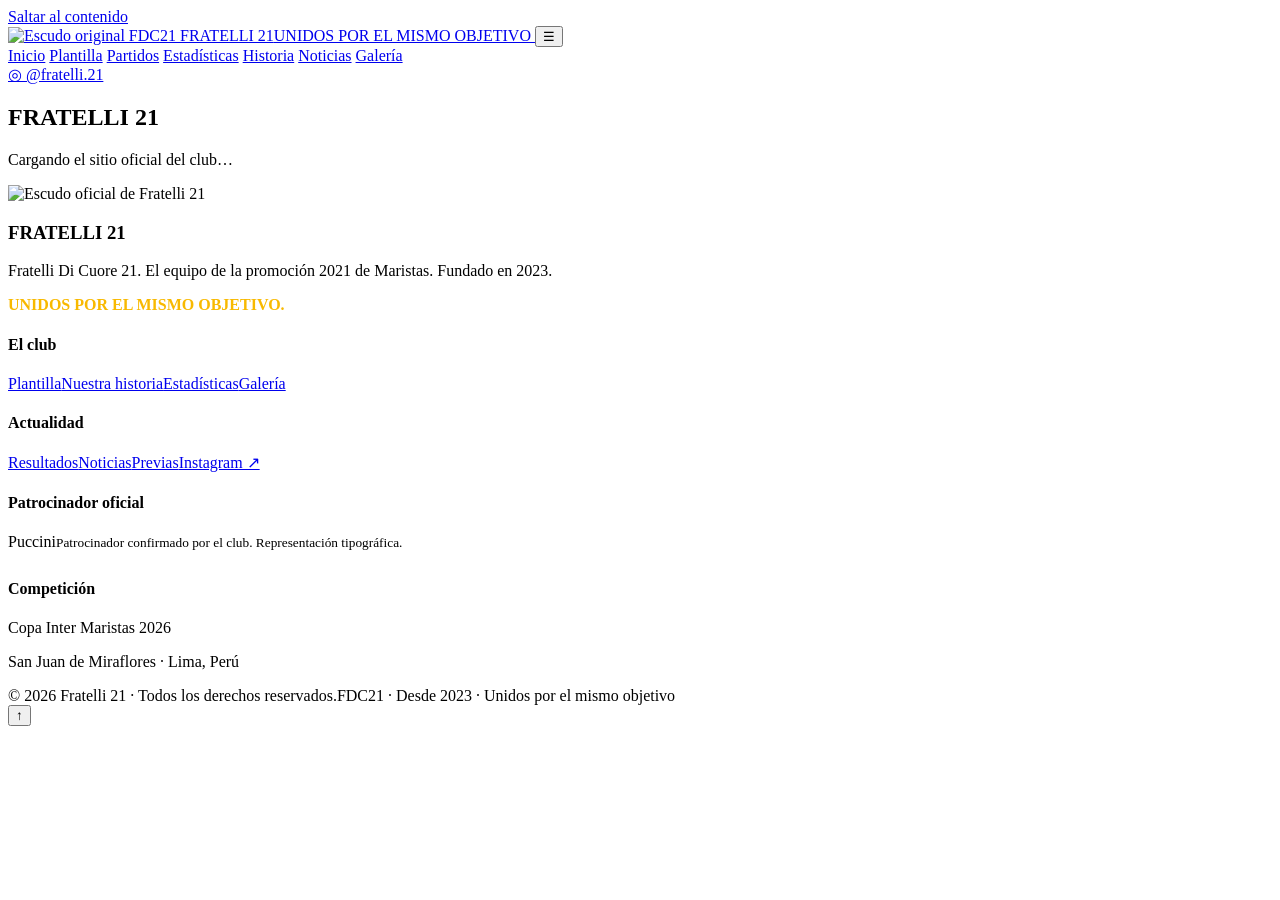
==== plantilla.html @ 9c158611 "Add files via upload" ====
<!doctype html>
<html lang="es">
<head>
  <meta charset="utf-8">
  <meta name="viewport" content="width=device-width, initial-scale=1">
  <meta name="theme-color" content="#06163e">
  <meta name="description" content="Jugadores oficiales de Fratelli 21 en 2026. Consulta los perfiles, dorsales, posiciones y cuerpo técnico de FDC21.">
  <meta property="og:type" content="website">
  <meta property="og:locale" content="es_PE">
  <meta property="og:site_name" content="Fratelli 21 · FDC21">
  <meta property="og:title" content="Plantilla 2026 | Fratelli 21 (FDC21)">
  <meta property="og:description" content="Jugadores oficiales de Fratelli 21 en 2026. Consulta los perfiles, dorsales, posiciones y cuerpo técnico de FDC21.">
  <!-- Para vistas previas absolutas en redes, actualiza esta ruta tras publicar. -->
  <meta property="og:image" content="assets/og-cover.jpg">
  <meta name="twitter:card" content="summary_large_image">
  <meta name="twitter:image" content="assets/og-cover.jpg">
  <link rel="icon" type="image/png" href="assets/escudo/favicon.png">
  <link rel="preconnect" href="https://fonts.googleapis.com">
  <link rel="preconnect" href="https://fonts.gstatic.com" crossorigin>
  <link rel="stylesheet" href="css/styles.css">
  <title>Plantilla 2026 | Fratelli 21 (FDC21)</title>
  <script defer src="js/data/players.js"></script>
  <script defer src="js/data/matches.js"></script>
  <script defer src="js/data/statistics.js"></script>
  <script defer src="js/data/news.js"></script>
  <script defer src="js/main.js"></script>
</head>
<body data-page="plantilla">
  <a class="skip" href="#app">Saltar al contenido</a>
  <header class="site-header">
    <div class="wrap header-inner">
      <a class="brand" href="index.html" aria-label="Fratelli 21, ir al inicio">
        <img src="assets/escudo/escudo-recortado.png" alt="Escudo original FDC21" width="55" height="60">
        <span><span class="brand-title">FRATELLI 21</span><span class="brand-sub">UNIDOS POR EL MISMO OBJETIVO</span></span>
      </a>
      <button type="button" class="menu-toggle" aria-expanded="false" aria-controls="primary-navigation" aria-label="Abrir menú">☰</button>
      <nav class="navigation" id="primary-navigation" aria-label="Navegación principal">
        <a href="index.html" >Inicio</a>
<a href="plantilla.html" aria-current="page">Plantilla</a>
<a href="partidos.html" >Partidos</a>
<a href="estadisticas.html" >Estadísticas</a>
<a href="historia.html" >Historia</a>
<a href="noticias.html" >Noticias</a>
<a href="galeria.html" >Galería</a>
      </nav>
      <a class="nav-instagram" href="https://www.instagram.com/fratelli.21/" target="_blank" rel="noopener noreferrer" aria-label="Instagram Fratelli 21 (abre en nueva pestaña)">◎ @fratelli.21</a>
    </div>
  </header>
  <main id="app"><section class="section"><div class="wrap"><h1>FRATELLI 21</h1><p>Cargando el sitio oficial del club…</p></div></section></main>
  <footer class="site-footer">
    <div class="wrap footer-grid">
      <div class="footer-brand"><img class="footer-crest" src="assets/escudo/escudo-recortado.png" alt="Escudo oficial de Fratelli 21" loading="lazy"><h3>FRATELLI 21</h3><p>Fratelli Di Cuore 21. El equipo de la promoción 2021 de Maristas. Fundado en 2023.</p><p style="color:#f8b900;font-weight:800">UNIDOS POR EL MISMO OBJETIVO.</p></div>
      <div class="footer-column"><h4>El club</h4><a href="plantilla.html">Plantilla</a><a href="historia.html">Nuestra historia</a><a href="estadisticas.html">Estadísticas</a><a href="galeria.html">Galería</a></div>
      <div class="footer-column"><h4>Actualidad</h4><a href="partidos.html">Resultados</a><a href="noticias.html">Noticias</a><a href="noticias.html">Previas</a><a href="https://www.instagram.com/fratelli.21/" target="_blank" rel="noopener noreferrer">Instagram ↗</a></div>
      <div class="footer-column"><h4>Patrocinador oficial</h4><div class="sponsor-word">Puccini<small>Patrocinador confirmado por el club. Representación tipográfica.</small></div><h4 style="margin-top:29px">Competición</h4><p>Copa Inter Maristas 2026</p><p>San Juan de Miraflores · Lima, Perú</p></div>
    </div>
    <div class="wrap footer-bottom"><span>© <span id="footer-year">2026</span> Fratelli 21 · Todos los derechos reservados.</span><span>FDC21 · Desde 2023 · Unidos por el mismo objetivo</span></div>
  </footer>
  <button class="float-top" type="button" aria-label="Volver arriba">↑</button>
</body>
</html>
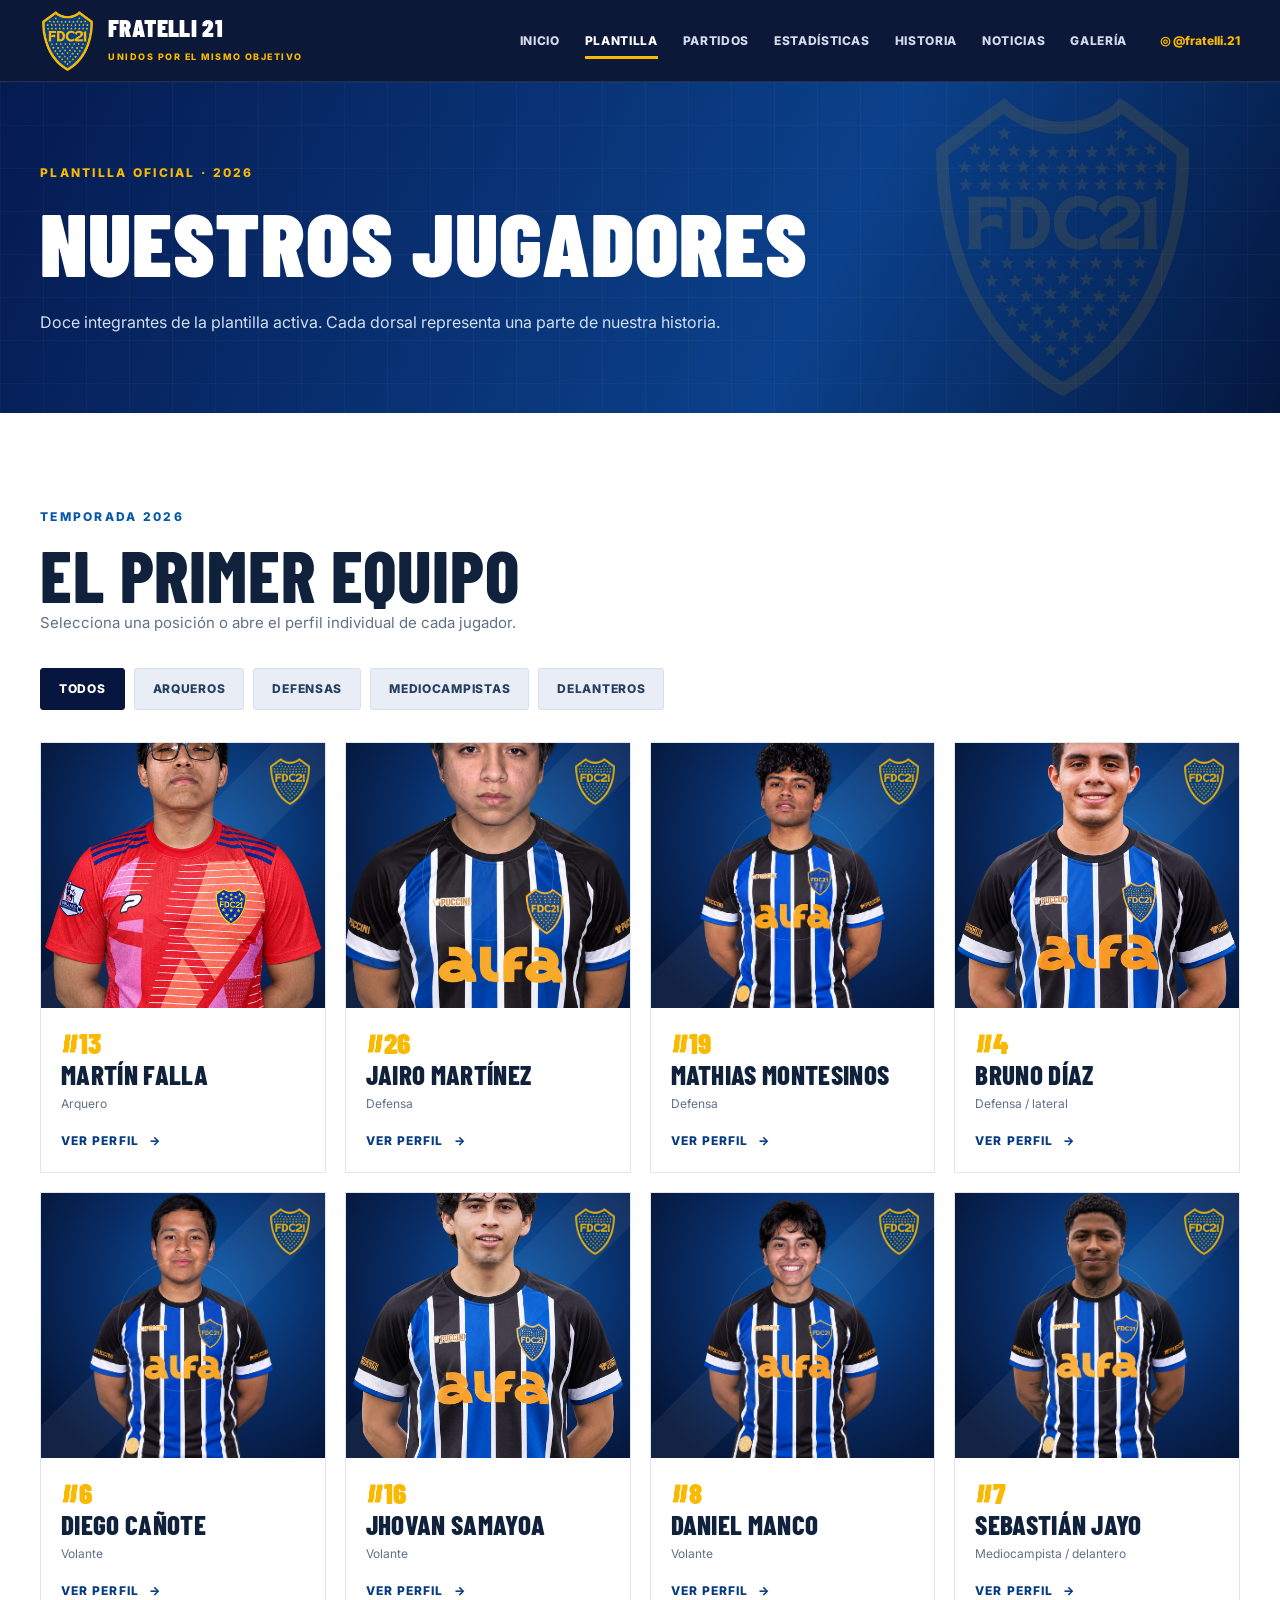
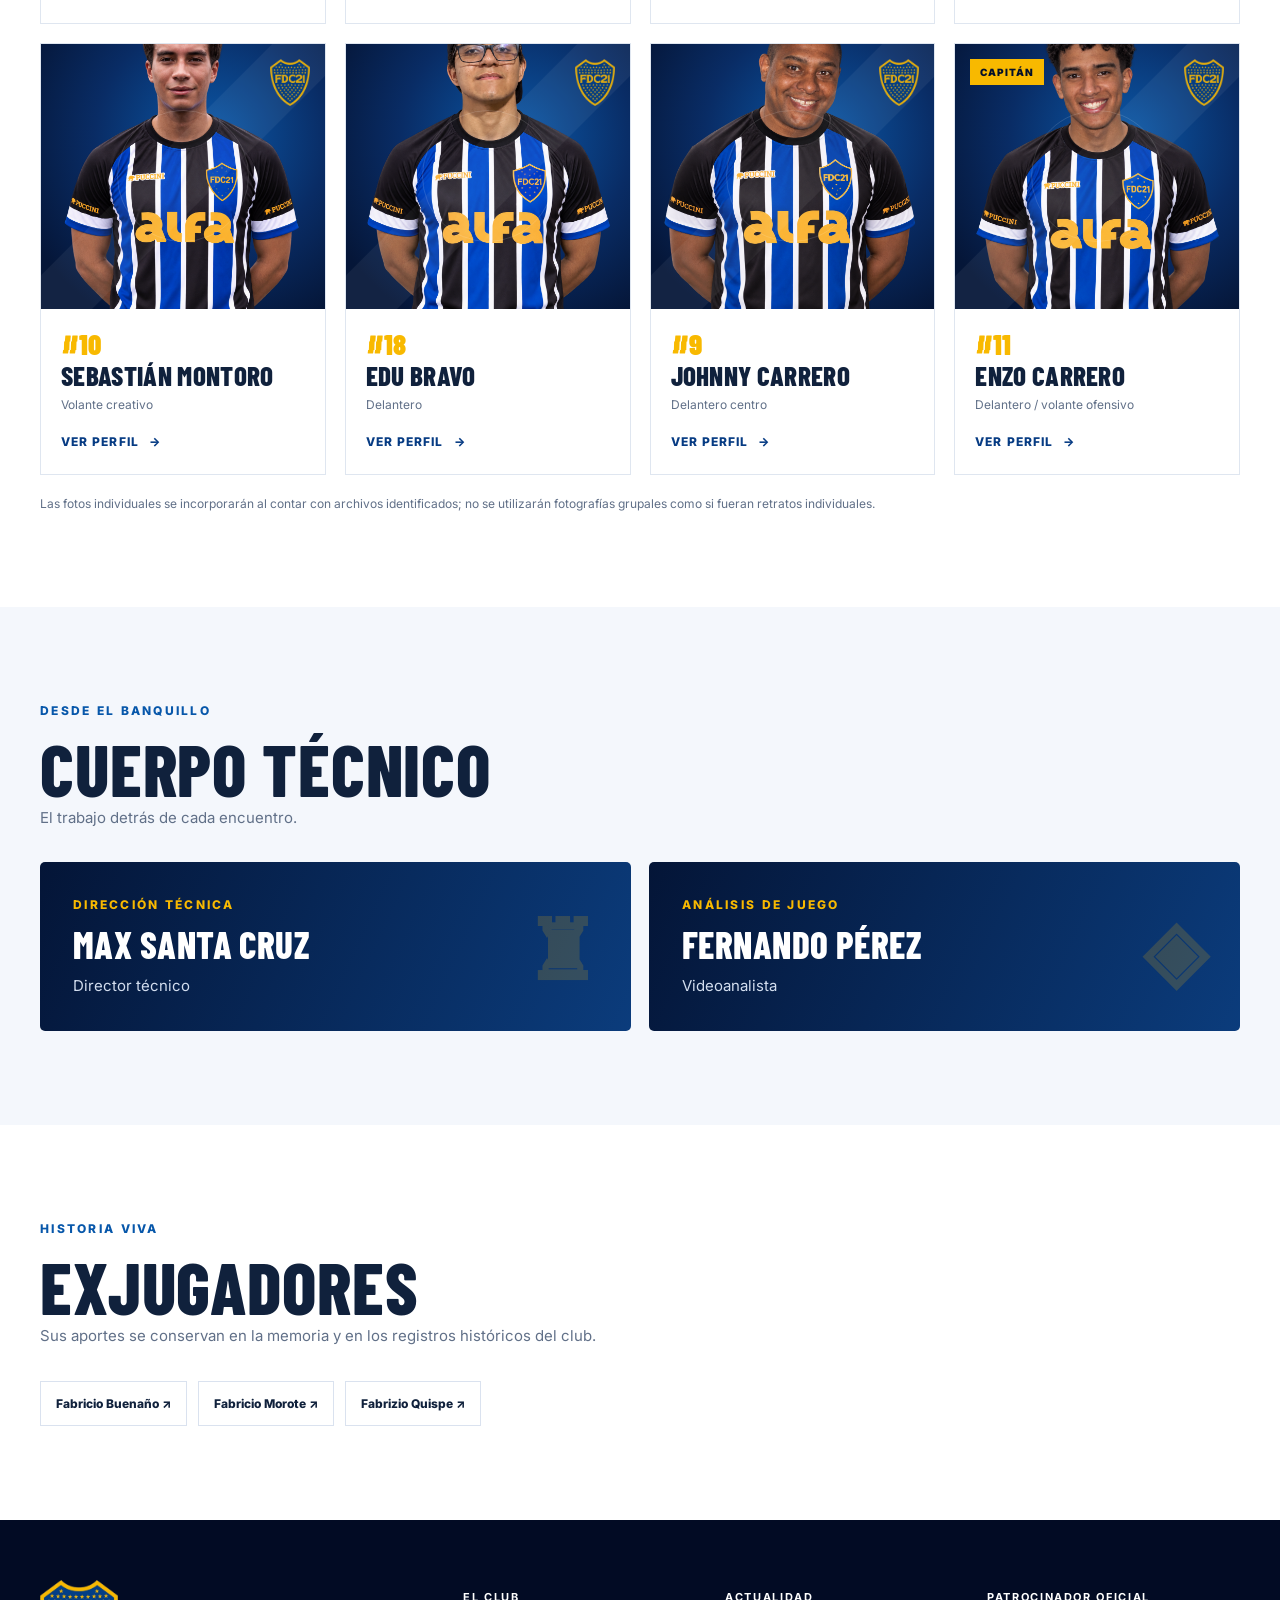
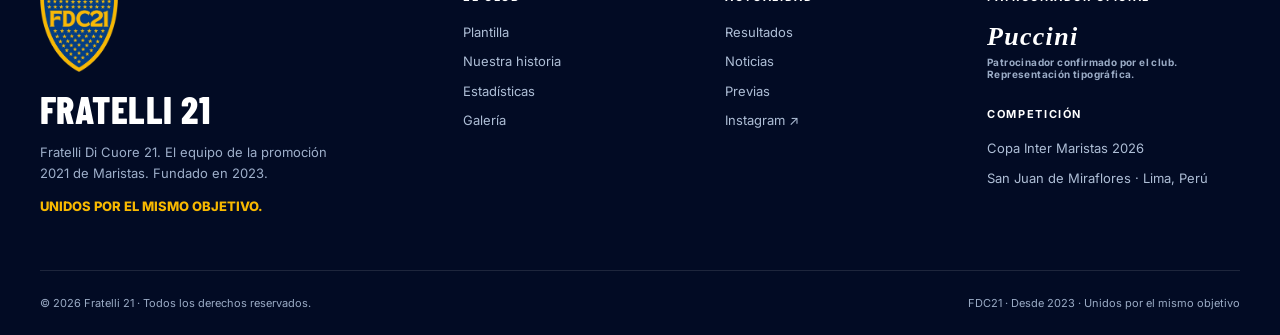
==== commit 7c364e03: "Update plantilla.html" ====
--- a/plantilla.html
+++ b/plantilla.html
@@ -19,7 +19,7 @@
   <link rel="preconnect" href="https://fonts.gstatic.com" crossorigin>
   <link rel="stylesheet" href="css/styles.css">
   <title>Plantilla 2026 | Fratelli 21 (FDC21)</title>
-  <script defer src="js/data/players.js"></script>
+  <script defer src="js/data/players.js?v=2"></script>
   <script defer src="js/data/matches.js"></script>
   <script defer src="js/data/statistics.js"></script>
   <script defer src="js/data/news.js"></script>
--- a/css/styles.css
+++ b/css/styles.css
@@ -0,0 +1,31 @@
+@import url('https://fonts.googleapis.com/css2?family=Barlow+Condensed:wght@500;600;700;800;900&family=Inter:wght@400;500;600;700;800&display=swap');
+:root{--navy:#06163e;--deep:#030d26;--blue:#063b83;--blue2:#0757aa;--gold:#f8b900;--gold-bright:#ffd44d;--ink:#10213c;--muted:#617088;--white:#fff;--off:#f4f7fc;--line:#dae2ef;--shadow:0 24px 70px rgba(4,19,57,.13);--body:'Inter',-apple-system,BlinkMacSystemFont,'Segoe UI',sans-serif;--display:'Barlow Condensed','Arial Narrow',Impact,sans-serif;--max:1200px}
+*{box-sizing:border-box}html{scroll-behavior:smooth;scroll-padding-top:96px}body{margin:0;color:var(--ink);background:#fff;font:400 15px/1.65 var(--body);-webkit-font-smoothing:antialiased}body.lock{overflow:hidden}img{max-width:100%;display:block}a{color:inherit;text-decoration:none}button,input,select{font:inherit}button{cursor:pointer}a:focus-visible,button:focus-visible,input:focus-visible,select:focus-visible{outline:3px solid #fbbf24;outline-offset:3px}h1,h2,h3,h4,p{margin:0}h1,h2,h3,h4{line-height:1.04}h1,h2,h3{font-family:var(--display);text-transform:uppercase;letter-spacing:.012em}h1{font-size:clamp(62px,7vw,106px);font-weight:900}h2{font-size:clamp(40px,5.6vw,75px);font-weight:800}h3{font-size:clamp(24px,2.8vw,36px);font-weight:750}small{font-size:12px}.wrap{width:min(var(--max),calc(100% - 64px));margin-inline:auto}.sr-only{position:absolute!important;width:1px;height:1px;padding:0;margin:-1px;overflow:hidden;clip:rect(0,0,0,0);white-space:nowrap;border:0}.skip{position:absolute;top:-60px;left:12px;background:var(--gold);z-index:1100;color:#06163e;padding:12px 20px}.skip:focus{top:10px}.eyebrow{font-size:12px;letter-spacing:.19em;font-weight:800;text-transform:uppercase;color:var(--blue2)}.eyebrow.gold{color:var(--gold)}.eyebrow.muted{color:#94a9c6}.title-line{height:4px;width:61px;background:var(--gold);margin:20px 0}.section{padding:94px 0}.section.light{background:var(--off)}.section.dark{background:var(--navy);color:#fff}.section-heading{display:flex;align-items:flex-end;justify-content:space-between;gap:24px;margin-bottom:32px}.section-heading p{color:var(--muted);max-width:570px}.section-heading .eyebrow{margin-bottom:10px}.section-heading .button{flex-shrink:0}.lede{font-size:17px;color:var(--muted);line-height:1.85;max-width:680px}.on-dark{color:#d7e2f4}.highlight{color:var(--gold)}.button{appearance:none;border:0;border-radius:4px;display:inline-flex;justify-content:center;align-items:center;gap:12px;font-size:12px;font-weight:800;letter-spacing:.075em;text-transform:uppercase;min-height:47px;padding:13px 22px;transition:.22s transform,.22s background,.22s box-shadow;line-height:1.2}.button:hover{transform:translateY(-2px)}.button.gold{background:var(--gold);color:#06163e;box-shadow:0 7px 24px rgba(248,185,0,.13)}.button.gold:hover{background:#ffcc3c;box-shadow:0 10px 29px rgba(248,185,0,.23)}.button.outline{border:1px solid rgba(255,255,255,.45);color:#fff;background:transparent}.button.outline:hover{background:rgba(255,255,255,.12)}.button.dark{background:var(--navy);color:#fff}.button.ghost{background:#e9eef7;color:var(--navy)}.arrow{font-size:17px;line-height:1}.pill{font-size:11px;letter-spacing:.07em;text-transform:uppercase;font-weight:800;background:#e8effc;color:var(--blue);padding:7px 10px;border-radius:3px;display:inline-block}.pill.dark-pill{color:#ffc928;background:rgba(248,185,0,.12)}.pill.outlined{background:transparent;border:1px solid #a3b7d4}
+/* Global header */
+.site-header{position:sticky;top:0;z-index:80;background:rgba(4,17,49,.97);border-bottom:1px solid rgba(255,255,255,.09);backdrop-filter:blur(18px);color:#fff}.header-inner{height:81px;display:flex;align-items:center;gap:25px}.brand{display:flex;align-items:center;gap:13px;min-width:max-content}.brand img{height:60px;width:55px;object-fit:contain}.brand-title{font:900 25px/.9 var(--display);letter-spacing:.015em}.brand-sub{display:block;font-size:9px;font-weight:800;letter-spacing:.17em;color:var(--gold);margin-top:6px}.navigation{display:flex;align-items:center;gap:25px;margin-left:auto}.navigation a{position:relative;color:#d1dbed;font-size:12px;font-weight:800;text-transform:uppercase;letter-spacing:.055em;padding:29px 0;transition:color .2s}.navigation a:hover,.navigation a[aria-current=page]{color:#fff}.navigation a[aria-current=page]::after{position:absolute;content:'';height:3px;background:var(--gold);left:0;right:0;bottom:20px}.nav-instagram{margin-left:8px;display:flex;align-items:center;font-size:12px;font-weight:800;color:var(--gold);white-space:nowrap}.menu-toggle{display:none;margin-left:auto;border:1px solid rgba(255,255,255,.23);background:transparent;color:#fff;border-radius:4px;padding:8px 12px;font-size:24px;line-height:1}
+/* Hero */
+.hero{background:radial-gradient(circle at 72% 50%,#123b78 0,#061a48 40%,#030d2b 83%);color:#fff;position:relative;isolation:isolate;overflow:hidden}.hero:before,.page-banner:before{position:absolute;inset:0;content:'';background-image:linear-gradient(rgba(255,255,255,.028) 1px,transparent 1px),linear-gradient(90deg,rgba(255,255,255,.028) 1px,transparent 1px);background-size:43px 43px;pointer-events:none}.hero:after{position:absolute;content:'21';font:900 480px/1 var(--display);color:rgba(255,255,255,.018);right:-80px;bottom:-180px;z-index:-1}.hero-grid{display:grid;grid-template-columns:minmax(0,.95fr) minmax(0,1.05fr);min-height:675px;align-items:center;gap:25px;padding-block:62px 85px}.hero-content{position:relative;z-index:3}.hero h1{line-height:.82;margin:22px 0 24px}.hero h1 span{display:block;color:var(--gold)}.hero-summary{color:#d0def1;font-size:16px;max-width:465px;line-height:1.85}.hero-actions{display:flex;gap:12px;flex-wrap:wrap;margin-top:30px}.hero-photo-wrap{position:relative;height:520px;display:flex;align-items:center;justify-content:center}.hero-photo-wrap:before{content:'';position:absolute;inset:28px 8px 0 50px;border:2px solid rgba(248,185,0,.42);transform:translate(18px,-20px);z-index:0}.hero-photo{position:relative;width:100%;height:490px;object-fit:cover;object-position:center 43%;box-shadow:0 35px 90px rgba(0,0,0,.3);filter:saturate(1.07)}.photo-bottom{position:absolute;bottom:17px;left:-18px;background:#f8b900;color:#06163e;padding:15px 25px;font:800 18px/1 var(--display);text-transform:uppercase;letter-spacing:.06em;box-shadow:0 10px 25px #030d26aa}.hero-watermark{position:absolute;z-index:2;width:120px;top:-26px;right:-20px;filter:drop-shadow(0 10px 15px #05122b77)}.hero-ribbon{position:absolute;bottom:0;left:0;right:0;background:var(--gold);color:#06224d;font-size:11px;letter-spacing:.15em;font-weight:900;text-align:center;text-transform:uppercase;padding:13px}
+/* Page banners */
+.page-banner{position:relative;isolation:isolate;background:linear-gradient(115deg,#051a50,#0b418b 64%,#04173e);overflow:hidden;color:#fff;padding:81px 0 76px}.page-banner .wrap{position:relative;z-index:1}.page-banner h1{font-size:clamp(52px,7vw,96px);margin:12px 0 20px}.page-banner p{color:#d1dff3;max-width:750px;font-size:16px;line-height:1.8}.page-banner .mini-crest{position:absolute;opacity:.11;height:300px;right:7%;top:50%;transform:translateY(-50%)}
+/* Home match */
+.stats-ribbon{background:#fff;border-bottom:1px solid var(--line)}.stats-row{display:grid;grid-template-columns:repeat(4,1fr);gap:0}.stat-item{padding:30px 16px;display:flex;align-items:center;gap:16px;border-right:1px solid var(--line)}.stat-item:first-child{padding-left:0}.stat-item:last-child{border-right:0}.stat-value{font:900 57px/.85 var(--display);color:var(--blue)}.stat-label{font-weight:800;font-size:12px;line-height:1.45;letter-spacing:.065em;text-transform:uppercase;color:var(--muted)}.feature-match{border-radius:9px;overflow:hidden;box-shadow:var(--shadow);background:#fff;display:grid;grid-template-columns:1.17fr .83fr}.match-left{background:linear-gradient(135deg,#061b52,#083d83);color:#fff;padding:37px 42px;position:relative}.match-left:after{content:'VS';position:absolute;bottom:0;right:22px;font:900 200px/1 var(--display);color:rgba(255,255,255,.035)}.feature-match-teams{display:grid;grid-template-columns:1fr auto 1fr;gap:16px;align-items:center;margin:35px 0}.team-side{text-align:center}.team-side img{height:98px;width:98px;object-fit:contain;margin:auto auto 12px}.team-side h3{font-size:29px;white-space:nowrap}.opponent-emblem{height:98px;width:98px;border:2px solid rgba(255,255,255,.5);border-radius:50%;display:flex;align-items:center;justify-content:center;margin:0 auto 12px;font:800 26px var(--display);color:var(--gold)}.versus{font:900 49px var(--display);color:var(--gold)}.match-side{padding:44px 40px;display:flex;flex-direction:column;align-items:flex-start;justify-content:center;gap:18px}.info-line{display:flex;align-items:flex-start;gap:13px;color:var(--ink);font-size:14px}.info-icon{width:27px;height:27px;display:grid;place-items:center;flex:none;color:var(--blue);font-size:18px;background:#edf2fa;border-radius:4px}.match-time{font:800 36px/.95 var(--display)}.match-detail{color:var(--muted)}.result-inline{display:flex;align-items:center;justify-content:space-between;padding:24px 28px;background:var(--off);border:1px solid var(--line);border-radius:5px;gap:10px}.result-inline strong{font:800 37px var(--display);color:var(--blue)}.result-inline .r-score{font:900 43px var(--display);white-space:nowrap}.result-inline span{color:var(--muted);font-size:12px}
+/* Cards */
+.card-grid{display:grid;grid-template-columns:repeat(3,minmax(0,1fr));gap:23px}.news-card{background:#fff;border-radius:5px;overflow:hidden;border:1px solid var(--line);display:flex;flex-direction:column;transition:transform .2s,box-shadow .2s}.news-card:hover{transform:translateY(-5px);box-shadow:var(--shadow)}.news-card-media{overflow:hidden;aspect-ratio:1.65}.news-card-media img{width:100%;height:100%;object-fit:cover;transition:transform .4s}.news-card:hover img{transform:scale(1.05)}.news-card-content{padding:23px;flex:1;display:flex;flex-direction:column;gap:13px}.news-card h3{font-size:27px;line-height:1.07}.news-card p{color:var(--muted);font-size:13px;line-height:1.75}.text-link{font-size:12px;font-weight:800;text-transform:uppercase;letter-spacing:.09em;color:var(--blue);display:inline-flex;align-items:center;gap:10px;margin-top:auto}.text-link:hover{text-decoration:underline}.inline-date{font-size:11px;letter-spacing:.05em;color:var(--muted);font-weight:700}.story-panel{display:grid;grid-template-columns:.95fr 1.05fr;align-items:stretch;min-height:420px;border-radius:7px;overflow:hidden;background:var(--navy);color:#fff}.story-panel-image{width:100%;height:100%;object-fit:cover;min-height:390px}.story-panel-copy{padding:55px 50px;display:flex;flex-direction:column;justify-content:center;align-items:flex-start}.story-panel-copy p{color:#d0dbea;margin:24px 0 28px;line-height:1.85}.quote{font:800 clamp(29px,3.9vw,52px)/1.04 var(--display);text-transform:uppercase}
+/* Players */
+.filters{display:flex;gap:9px;flex-wrap:wrap;margin:25px 0 32px}.filter-button{background:#e9eef6;color:#274060;border:1px solid #d7e0ed;padding:10px 18px;border-radius:3px;font-size:12px;letter-spacing:.06em;text-transform:uppercase;font-weight:800;transition:all .18s}.filter-button:hover,.filter-button.active{background:var(--navy);border-color:var(--navy);color:#fff}.player-grid{display:grid;grid-template-columns:repeat(4,minmax(0,1fr));gap:19px}.player-card{display:block;background:#fff;overflow:hidden;border:1px solid #dfe6f0;transition:transform .2s,box-shadow .2s}.player-card:hover{transform:translateY(-5px);box-shadow:var(--shadow)}.player-visual{height:265px;position:relative;background:radial-gradient(circle at 60% 35%,#0b58a8,#092c65 48%,#051638 85%);display:flex;align-items:center;justify-content:center;overflow:hidden}.player-visual:before{content:'';position:absolute;width:140%;height:60px;background:rgba(255,255,255,.055);transform:rotate(-45deg)}.player-visual:after{content:'';position:absolute;width:130px;height:130px;border:1px solid rgba(255,255,255,.13);border-radius:50%}.player-visual .giant-number{font:900 172px/.8 var(--display);color:rgba(255,255,255,.19);position:relative;z-index:1}.player-card .watermark{position:absolute;top:15px;right:15px;width:40px;opacity:.9}.captain-tag{position:absolute;left:15px;top:15px;background:var(--gold);color:#03102b;padding:5px 10px;font-size:10px;font-weight:900;text-transform:uppercase;letter-spacing:.09em;z-index:2}.missing-photo{position:absolute;bottom:12px;left:14px;color:#abc5e6;font-size:10px;letter-spacing:.04em}.player-info{padding:20px}.player-info .small-num{font:900 29px var(--display);color:var(--gold);line-height:1}.player-info h3{font-size:27px;margin-top:3px}.player-info p{font-size:12px;color:var(--muted);margin:6px 0 14px}.staff-grid{display:grid;grid-template-columns:repeat(2,1fr);gap:18px}.staff-card{background:linear-gradient(115deg,#041537,#0b3c7c);padding:33px;color:#fff;display:flex;align-items:center;justify-content:space-between;gap:15px;border-radius:5px}.staff-symbol{font:900 83px/.8 var(--display);color:rgba(248,185,0,.18)}.profile-layout{display:grid;grid-template-columns:.9fr 1.1fr;gap:50px;align-items:center}.profile-visual{height:550px;background:radial-gradient(circle at 65% 30%,#0d58a2,#081c4d 70%);display:grid;place-items:center;position:relative;overflow:hidden;border-radius:6px}.profile-visual:before{content:'FDC21';position:absolute;font:900 160px var(--display);color:rgba(255,255,255,.05);transform:rotate(-60deg)}.profile-number{font:900 310px/.7 var(--display);color:rgba(255,255,255,.17);z-index:1}.profile-crest{position:absolute;right:28px;top:28px;height:90px;z-index:2}.profile-visual .missing-photo{bottom:22px;left:26px}.profile-meta{display:grid;grid-template-columns:repeat(2,1fr);gap:15px;margin:32px 0}.profile-data{background:var(--off);border:1px solid var(--line);padding:20px}.profile-data strong{font:800 32px var(--display);display:block}.profile-data span{font-size:12px;color:var(--muted);font-weight:700;text-transform:uppercase}.back-link{font-weight:800;font-size:12px;text-transform:uppercase;color:var(--blue);letter-spacing:.08em}
+/* Match listings */
+.season-tabs{display:flex;gap:8px;flex-wrap:wrap;margin-bottom:33px}.season-tabs button{font:800 23px var(--display);border:1px solid #d9e4f1;padding:11px 22px;background:#fff;color:#243a5b}.season-tabs button.active{background:var(--navy);color:#fff;border-color:var(--navy)}.season-summary{display:grid;grid-template-columns:1fr repeat(4,auto);align-items:center;gap:28px;background:var(--navy);color:#fff;padding:25px 31px;border-radius:5px;margin-bottom:23px}.season-summary h3{font-size:32px}.season-summary .micro{text-align:center}.season-summary .micro strong{font:800 34px/.9 var(--display);display:block}.season-summary .micro span{font-size:10px;color:#c7d5ea;letter-spacing:.12em;font-weight:800;text-transform:uppercase}.match-list{display:grid;gap:12px}.match-row{border:1px solid var(--line);background:#fff;border-radius:5px;overflow:hidden}.match-row-main{display:grid;grid-template-columns:1fr 100px 1fr;align-items:center;gap:15px;padding:17px 25px}.match-team{text-align:right;font-weight:800}.match-team.rival{text-align:left}.match-score{font:900 38px/.9 var(--display);text-align:center;color:var(--navy);white-space:nowrap}.match-score.pending{font-size:23px;color:var(--blue2)}.match-metadata{font-size:11px;color:var(--muted);font-weight:700;letter-spacing:.055em;text-align:center;text-transform:uppercase;padding:0 20px 13px}.match-row details{border-top:1px solid #e6ebf4;padding:0 24px}.match-row summary{cursor:pointer;color:var(--blue);font-weight:800;font-size:12px;padding:12px 0;list-style:none;display:flex;align-items:center;justify-content:space-between}.match-row summary::-webkit-details-marker{display:none}.match-row summary:after{content:'+';font-size:18px}.match-row details[open] summary:after{content:'−'}.goals-list{display:flex;flex-wrap:wrap;gap:9px;padding:0 0 18px}.goal-item{display:inline-flex;align-items:center;gap:7px;border-radius:3px;background:#eef3fa;padding:7px 11px;font-size:12px}.goal-item b{color:var(--blue)}
+/* Stats */
+.metric-grid{display:grid;grid-template-columns:repeat(4,1fr);gap:17px}.metric{padding:25px;background:#fff;border:1px solid var(--line);border-top:4px solid var(--gold)}.metric strong{display:block;font:900 53px/.95 var(--display);color:var(--navy)}.metric span{display:block;font-size:11px;font-weight:800;letter-spacing:.09em;color:var(--muted);text-transform:uppercase;margin-top:10px}.stats-layout{display:grid;grid-template-columns:1.05fr .95fr;gap:28px}.rank-board{background:#fff;border:1px solid var(--line);padding:25px;border-radius:5px}.rank-row{display:grid;grid-template-columns:32px 1fr 50px;gap:13px;align-items:center;padding:12px 0;border-bottom:1px solid #edf0f6}.rank-row:last-child{border-bottom:none}.rank-order{font:800 24px var(--display);color:#8292aa}.rank-row:first-child .rank-order{color:var(--gold)}.rank-row a{font-size:13px;font-weight:700}.rank-row a:hover{color:var(--blue2)}.rank-row strong{font:900 29px var(--display);color:var(--blue);text-align:right}.chart-box{background:#fff;border:1px solid var(--line);padding:28px;border-radius:5px}.season-bar{margin:0 0 22px}.season-bar-top{display:flex;align-items:center;justify-content:space-between;gap:6px;font-size:12px;font-weight:800;margin-bottom:9px}.bar-track{width:100%;height:12px;background:#e5ebf4;border-radius:8px;overflow:hidden}.bar-fill{height:100%;background:linear-gradient(90deg,var(--blue),#2a8cdd);border-radius:8px}.fine-print{font-size:12px;color:var(--muted);line-height:1.8;background:#fff9ea;border-left:3px solid var(--gold);padding:13px 16px}
+/* History */
+.history-intro{display:grid;grid-template-columns:1fr .95fr;gap:45px;align-items:center}.history-statement{font:800 clamp(45px,6vw,77px)/.96 var(--display);text-transform:uppercase}.year-card{display:grid;grid-template-columns:120px 1fr 210px;gap:28px;align-items:center;padding:35px;border:1px solid var(--line);background:#fff;margin-bottom:18px}.year-number{font:900 67px var(--display);color:var(--blue)}.year-copy h3{font-size:32px;margin:0 0 12px}.year-copy p{color:var(--muted);font-size:13px;line-height:1.8}.kit-thumb{width:100%;height:155px;object-fit:contain;background:#e9eef7;padding:10px;border-radius:5px}.ex-row{display:flex;flex-wrap:wrap;gap:11px;margin-top:22px}.ex-chip{padding:12px 15px;background:#fff;border:1px solid var(--line);font-size:12px;font-weight:800}.ex-chip:hover{border-color:var(--gold)}
+/* Gallery */
+.gallery-grid{display:grid;grid-template-columns:repeat(3,minmax(0,1fr));gap:16px}.gallery-tile{display:block;border:0;padding:0;background:#091e48;color:#fff;cursor:pointer;position:relative;overflow:hidden;aspect-ratio:1.24;text-align:left}.gallery-tile img{width:100%;height:100%;object-fit:cover;transition:transform .35s,opacity .2s}.gallery-tile:hover img{transform:scale(1.05);opacity:.77}.gallery-tile:after{content:'';position:absolute;inset:35% 0 0;background:linear-gradient(transparent,rgba(1,8,24,.9));pointer-events:none}.gallery-caption{position:absolute;left:19px;bottom:17px;z-index:1;font-size:13px;font-weight:800;line-height:1.35}.gallery-caption small{display:block;color:var(--gold);margin-bottom:3px;letter-spacing:.07em;text-transform:uppercase}.lightbox{position:fixed;inset:0;z-index:200;display:none;align-items:center;justify-content:center;background:rgba(1,7,23,.96);padding:50px 75px;color:#fff}.lightbox.open{display:flex}.lightbox-inner{max-height:100%;max-width:1050px;text-align:center;display:flex;align-items:center;flex-direction:column}.lightbox-inner img{max-height:calc(100vh - 145px);max-width:100%;object-fit:contain}.lightbox-inner figcaption{padding:15px;color:#dee7f7;font-size:13px}.lightbox-close,.lightbox-prev,.lightbox-next{position:absolute;background:rgba(255,255,255,.09);border:1px solid rgba(255,255,255,.2);color:#fff;font-size:29px;border-radius:3px;min-width:44px;height:44px;line-height:1;display:grid;place-items:center}.lightbox-close{top:22px;right:25px}.lightbox-prev{left:20px}.lightbox-next{right:20px}
+/* Article */
+.article-head{max-width:870px}.article-head h1{font-size:clamp(48px,6.5vw,82px);margin:20px 0}.article-body{max-width:860px;margin:0 auto}.article-image{width:100%;height:auto;max-height:530px;object-fit:cover;margin:32px 0}.article-body p{font-size:16px;line-height:2;color:#35455e;margin-bottom:21px}.article-body .back-link{display:inline-block;margin-top:20px}.empty-state{padding:35px;background:var(--off);border:1px dashed #bdcadd;color:var(--muted);text-align:center}
+/* CTA & footer */
+.cta-band{background:var(--gold);padding:33px 0;color:#0a244a}.cta-inner{display:flex;align-items:center;justify-content:space-between;gap:20px}.cta-inner h2{font-size:clamp(27px,3.4vw,43px)}.site-footer{background:#020b24;color:#d0dbed;padding:60px 0 0}.footer-grid{display:grid;grid-template-columns:1.7fr 1fr 1fr 1.1fr;gap:32px;padding-bottom:52px}.footer-crest{width:78px;margin-bottom:18px}.footer-brand h3{font-size:38px;color:#fff}.footer-brand p{max-width:300px;color:#9eafca;font-size:13px;margin-top:12px}.footer-column h4{font-family:var(--body);font-size:11px;letter-spacing:.15em;text-transform:uppercase;color:#fff;margin:12px 0 18px}.footer-column a{display:block;margin:8px 0;font-size:13px;color:#aebed6}.footer-column a:hover{color:var(--gold)}.footer-column p{color:#aebed6;font-size:13px;margin:8px 0}.footer-bottom{border-top:1px solid rgba(255,255,255,.11);display:flex;align-items:center;justify-content:space-between;gap:15px;padding:23px 0;font-size:11px;color:#9aabc5}.sponsor-word{font:bold italic 26px Georgia,serif;letter-spacing:.05em;color:#fff}.sponsor-word small{display:block;font:700 10px var(--body);color:#9aabc5;letter-spacing:.04em;margin-top:4px}.float-top{position:fixed;right:24px;bottom:24px;width:43px;height:43px;background:var(--gold);color:#06163e;border:0;font-size:23px;border-radius:3px;box-shadow:0 9px 24px #04163833;z-index:20;opacity:0;pointer-events:none;transition:opacity .2s}.float-top.visible{opacity:1;pointer-events:auto}
+@media(max-width:1050px){.wrap{width:min(var(--max),calc(100% - 44px))}.navigation{gap:15px}.navigation a{font-size:11px}.nav-instagram{display:none}.hero-grid{min-height:630px}.hero-photo-wrap{height:450px}.hero-photo{height:420px}.hero h1{font-size:clamp(61px,7vw,90px)}.player-grid{grid-template-columns:repeat(3,1fr)}.footer-grid{grid-template-columns:1.5fr 1fr 1fr}.footer-column:last-child{grid-column:2/4}}
+@media(max-width:760px){.wrap{width:min(100% - 32px,560px)}.site-header .header-inner{height:69px}.brand img{width:46px;height:50px}.brand-title{font-size:22px}.brand-sub{font-size:8px}.menu-toggle{display:block}.navigation{position:absolute;left:0;right:0;top:69px;background:#041434;padding:12px 22px 22px;display:none;flex-direction:column;align-items:stretch;gap:0;box-shadow:0 17px 25px #0003}.navigation.open{display:flex}.navigation a{padding:12px 4px;font-size:13px;border-bottom:1px solid #ffffff1a}.navigation a[aria-current=page]::after{bottom:0;right:auto;width:40px}.hero-grid{grid-template-columns:1fr;min-height:0;padding:48px 0 76px;gap:25px}.hero h1{font-size:clamp(54px,10vw,79px);margin:18px 0}.hero-summary{font-size:14px}.hero-photo-wrap{height:400px;margin:5px 10px 0 16px}.hero-photo{height:368px}.hero-photo-wrap:before{inset:18px 3px 6px 16px;transform:translate(9px,-9px)}.hero-watermark{height:95px;width:95px;right:-12px;top:-10px}.photo-bottom{bottom:12px;left:-16px;font-size:16px}.hero-ribbon{font-size:9px;letter-spacing:.06em;padding:11px}.section{padding:63px 0}.section-heading{align-items:flex-start;flex-direction:column;gap:15px}.section-heading h2{font-size:clamp(42px,9vw,70px)}.stats-row{grid-template-columns:repeat(2,1fr)}.stat-item{padding:20px 10px!important;border-bottom:1px solid var(--line)}.stat-item:nth-child(even){border-right:0}.stat-value{font-size:45px}.stat-label{font-size:10px}.feature-match{grid-template-columns:1fr}.match-left{padding:27px 17px}.feature-match-teams{margin:20px 0}.team-side img,.opponent-emblem{width:73px;height:73px}.opponent-emblem{font-size:21px}.team-side h3{font-size:24px}.versus{font-size:37px}.match-side{padding:25px 26px}.card-grid{grid-template-columns:1fr}.news-card-media{aspect-ratio:1.8}.story-panel{grid-template-columns:1fr}.story-panel-image{height:300px;min-height:0}.story-panel-copy{padding:35px 28px}.player-grid{grid-template-columns:repeat(2,minmax(0,1fr));gap:12px}.player-visual{height:210px}.player-visual .giant-number{font-size:138px}.player-info{padding:16px}.player-info h3{font-size:24px}.profile-layout{grid-template-columns:1fr;gap:25px}.profile-visual{height:390px}.profile-number{font-size:245px}.staff-grid{grid-template-columns:1fr}.staff-card{padding:25px}.season-summary{grid-template-columns:repeat(4,1fr);gap:14px}.season-summary>div:first-child{grid-column:1/-1}.season-summary .micro strong{font-size:27px}.match-row-main{grid-template-columns:1fr 82px 1fr;gap:5px;padding:17px 11px}.match-score{font-size:33px}.match-team{font-size:12px}.match-metadata{font-size:10px}.metric-grid{grid-template-columns:repeat(2,1fr)}.stats-layout{grid-template-columns:1fr}.history-intro{grid-template-columns:1fr;gap:25px}.year-card{grid-template-columns:1fr 105px;gap:18px;padding:22px}.year-number{grid-column:1/-1;font-size:53px}.year-copy h3{font-size:27px}.kit-thumb{height:142px}.gallery-grid{grid-template-columns:repeat(2,minmax(0,1fr));gap:9px}.gallery-caption{font-size:11px;left:9px;bottom:9px}.lightbox{padding:45px 20px}.lightbox-prev{left:9px;bottom:22px;top:auto}.lightbox-next{right:9px;bottom:22px;top:auto}.lightbox-close{right:13px;top:14px}.lightbox-inner img{max-height:calc(100vh - 185px)}.footer-grid{grid-template-columns:1fr 1fr;gap:24px}.footer-brand{grid-column:1/-1}.footer-column:last-child{grid-column:auto}.footer-bottom{flex-direction:column;align-items:flex-start}.cta-inner{align-items:flex-start;flex-direction:column}.page-banner{padding:64px 0}.page-banner h1{font-size:clamp(50px,11vw,80px)}.page-banner .mini-crest{height:220px;right:-80px}}
+@media(max-width:420px){.hero h1{font-size:55px}.hero-actions .button{width:100%}.hero-photo-wrap{height:326px}.hero-photo{height:300px}.photo-bottom{font-size:13px;padding:12px}.player-visual{height:170px}.player-visual .giant-number{font-size:115px}.player-info h3{font-size:21px}.player-info .small-num{font-size:25px}.year-card{grid-template-columns:1fr 95px}.gallery-grid{grid-template-columns:1fr}.gallery-tile{aspect-ratio:1.5}.stat-item{gap:9px}.stat-value{font-size:40px}}
+@media(prefers-reduced-motion:reduce){*,*::before,*::after{animation-duration:.01ms!important;transition-duration:.01ms!important;scroll-behavior:auto!important}}
